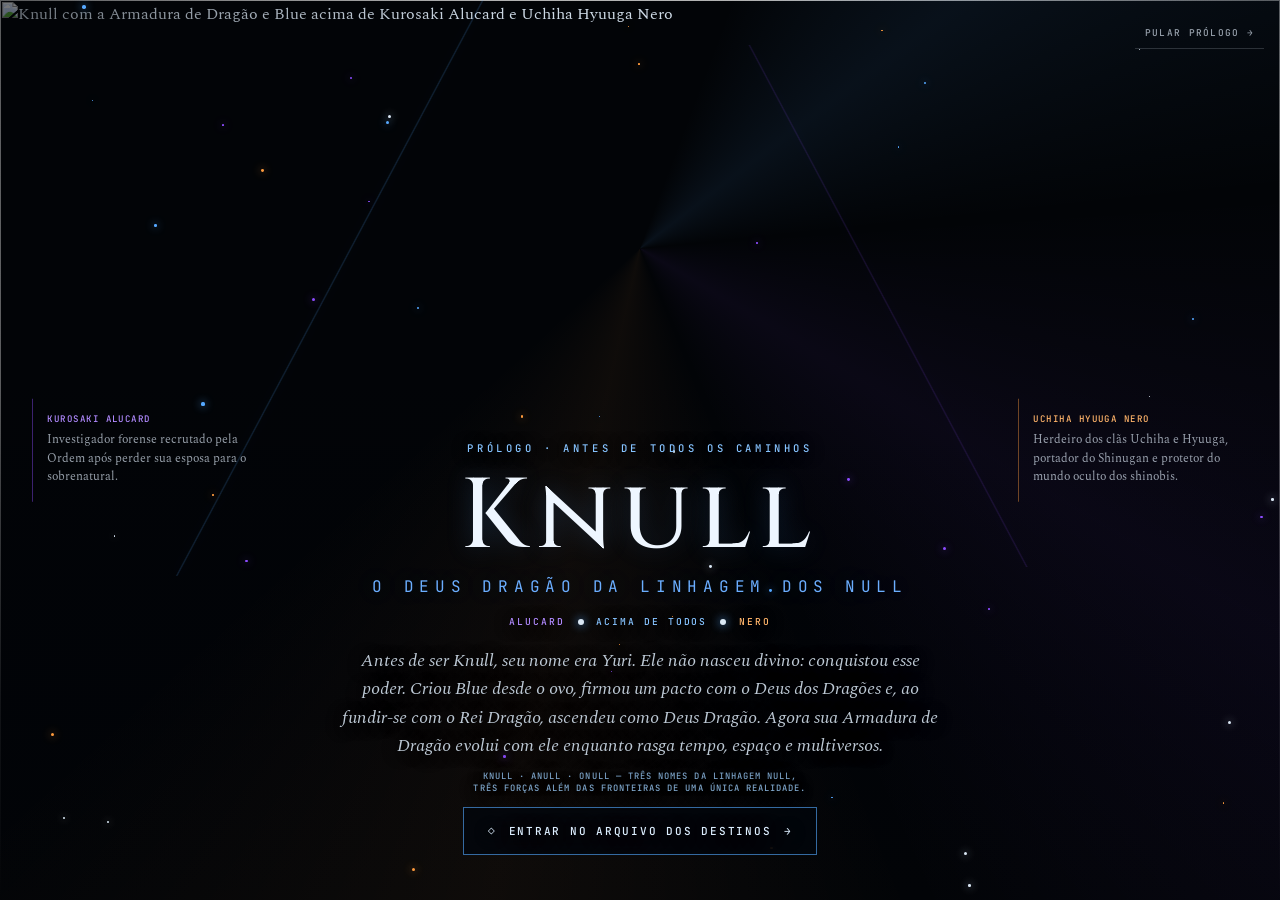
==== intro.html @ b18f4a0d "Adiciona novos tomos e personagens" ====
<html lang="pt-BR">
<head>
<meta charset="UTF-8">
<meta name="viewport" content="width=device-width,initial-scale=1,viewport-fit=cover">
<title>Prólogo — Arquivo dos Destinos</title>
<meta name="description" content="O prólogo do Arquivo dos Destinos e a ascensão do deus Knull.">
<link rel="preconnect" href="https://fonts.googleapis.com">
<link rel="preconnect" href="https://fonts.gstatic.com" crossorigin>
<link href="https://fonts.googleapis.com/css2?family=Cinzel:wght@400;500;600&family=Spectral:ital,wght@0,300;0,400;1,400&family=JetBrains+Mono:wght@400;500&display=swap" rel="stylesheet">
<style>
:root{--void:#020407;--blue:#55a8ff;--violet:#8d4cff;--ember:#ff9b3d;--silver:#dbe8f5;--muted:#91a0b2;--line:rgba(119,165,220,.24)}*{box-sizing:border-box;margin:0;padding:0}html,body{width:100%;min-height:100%;overflow-x:hidden}body{background:var(--void);color:var(--silver);font-family:'Spectral',serif}.intro{min-height:100svh;position:relative;isolation:isolate;display:grid;place-items:end center;overflow:hidden;background:#020407}.pantheon{position:absolute;inset:0;width:100%;height:100%;object-fit:cover;object-position:center;z-index:-5;filter:saturate(.92) contrast(1.08);animation:imageAwaken 3.4s cubic-bezier(.2,.7,.2,1) both}.intro::before{content:'';position:absolute;inset:0;z-index:-4;background:linear-gradient(180deg,rgba(1,3,7,.05),rgba(1,3,7,.12) 43%,rgba(1,3,7,.82) 78%,#020407 100%),radial-gradient(circle at 50% 30%,transparent 0 16%,rgba(2,4,7,.06) 34%,rgba(2,4,7,.52) 76%)}.intro::after{content:'';position:absolute;inset:-20%;z-index:-3;background:conic-gradient(from 20deg at 50% 34%,transparent,rgba(85,168,255,.08),transparent 18%,rgba(141,76,255,.06),transparent 38%,rgba(255,155,61,.05),transparent 58%);animation:voidTurn 28s linear infinite}.fractures{position:absolute;inset:0;z-index:-2;pointer-events:none;background:linear-gradient(118deg,transparent 47.8%,rgba(85,168,255,.3) 48%,transparent 48.2%) 15% 0/34% 64% no-repeat,linear-gradient(62deg,transparent 49%,rgba(141,76,255,.25) 49.2%,transparent 49.4%) 82% 12%/38% 58% no-repeat;filter:drop-shadow(0 0 7px rgba(85,168,255,.45));opacity:.58;animation:fracturePulse 4.5s ease-in-out infinite}.cosmos{position:absolute;inset:0;pointer-events:none}.star{position:absolute;left:var(--x);top:var(--y);width:var(--s);height:var(--s);border-radius:50%;background:var(--c);box-shadow:0 0 8px var(--c);animation:starDrift var(--d) ease-in-out var(--delay) infinite alternate}.copy{width:min(900px,92vw);padding:0 1rem max(5vh,2.8rem);text-align:center;position:relative;z-index:4;text-shadow:0 2px 16px #000;animation:copyRise 1.6s ease 1.2s both}.eyebrow{display:block;color:#86c3ff;font:500 .66rem 'JetBrains Mono',monospace;letter-spacing:.34em;text-transform:uppercase;margin-bottom:.8rem}.copy h1{font:500 clamp(2.6rem,8vw,6.2rem) 'Cinzel',serif;letter-spacing:.08em;line-height:1;color:#eef6ff;text-shadow:0 0 26px rgba(85,168,255,.22)}.copy h1 span{display:block;margin-top:.55rem;font:400 clamp(.72rem,1.5vw,1rem) 'JetBrains Mono',monospace;letter-spacing:.36em;color:#6baeff;text-transform:uppercase}.copy p{max-width:67ch;margin:1.2rem auto 0;color:#bdc9d5;font-size:clamp(.95rem,1.8vw,1.1rem);line-height:1.6;font-style:italic}.hierarchy{display:flex;justify-content:center;align-items:center;gap:.8rem;margin:1.15rem 0;font:500 .6rem 'JetBrains Mono',monospace;letter-spacing:.2em;text-transform:uppercase}.hierarchy .paranormal{color:#b18aff}.hierarchy .god{color:#86c3ff}.hierarchy .shinobi{color:#ffb46a}.hierarchy i{width:6px;height:6px;border-radius:50%;background:#dbe8f5;box-shadow:0 0 10px #55a8ff}.enter{display:inline-flex;align-items:center;justify-content:center;gap:.75rem;margin-top:.8rem;padding:1rem 1.5rem;border:1px solid rgba(85,168,255,.62);background:rgba(2,6,12,.78);color:#dceeff;text-decoration:none;font:500 .69rem 'JetBrains Mono',monospace;letter-spacing:.16em;text-transform:uppercase;backdrop-filter:blur(12px);transition:transform .3s ease,box-shadow .3s ease,border-color .3s ease}.enter:hover,.enter:focus-visible{transform:translateY(-3px);border-color:#8d4cff;box-shadow:-14px 0 28px rgba(141,76,255,.18),14px 0 28px rgba(255,155,61,.12);outline:none}.skip{position:absolute;right:max(1rem,env(safe-area-inset-right));top:max(1rem,env(safe-area-inset-top));z-index:10;color:rgba(219,232,245,.68);font:500 .59rem 'JetBrains Mono',monospace;letter-spacing:.14em;text-transform:uppercase;text-decoration:none;padding:.6rem;border-bottom:1px solid rgba(219,232,245,.18)}.lore{position:absolute;z-index:3;top:50%;width:min(230px,20vw);padding:.9rem;border-left:1px solid var(--line);color:rgba(219,232,245,.68);font-size:.78rem;line-height:1.5;opacity:0;animation:loreAppear 1s ease 2.2s forwards}.lore strong{display:block;font:500 .57rem 'JetBrains Mono',monospace;letter-spacing:.16em;text-transform:uppercase;margin-bottom:.35rem}.lore.alucard{left:2.5%;border-color:rgba(141,76,255,.42)}.lore.alucard strong{color:#b18aff}.lore.yuri{right:2.5%;border-color:rgba(255,155,61,.42)}.lore.yuri strong{color:#ffb46a}
@keyframes imageAwaken{0%{opacity:0;transform:scale(1.12);filter:blur(16px) saturate(.5)}100%{opacity:1;transform:scale(1);filter:saturate(.92) contrast(1.08)}}@keyframes copyRise{from{opacity:0;transform:translateY(28px)}to{opacity:1;transform:none}}@keyframes voidTurn{to{transform:rotate(360deg)}}@keyframes fracturePulse{50%{opacity:.25;filter:drop-shadow(0 0 14px rgba(141,76,255,.6))}}@keyframes starDrift{from{opacity:.08;transform:translateY(8px) scale(.7)}to{opacity:.8;transform:translateY(-16px) scale(1.25)}}@keyframes loreAppear{to{opacity:1;transform:translateY(-50%)}}
@media(max-width:900px){.lore{display:none}.copy{padding-bottom:3.3rem}.pantheon{object-position:center top}}
@media(max-width:560px){.intro{min-height:100svh}.pantheon{height:67%;object-fit:cover;object-position:center top}.intro::before{background:linear-gradient(180deg,rgba(1,3,7,.02),rgba(1,3,7,.15) 40%,#020407 68%)}.copy{padding:0 .7rem max(2.7rem,env(safe-area-inset-bottom));width:96vw}.eyebrow{font-size:.54rem;letter-spacing:.2em}.copy h1{font-size:clamp(2.25rem,13vw,3.4rem)}.copy h1 span{font-size:.58rem;letter-spacing:.18em;line-height:1.5}.copy p{font-size:.9rem;line-height:1.48;margin-top:.85rem}.hierarchy{gap:.45rem;font-size:.5rem;letter-spacing:.1em;flex-wrap:wrap;margin:.8rem 0}.enter{width:min(100%,350px);padding:.85rem .65rem;font-size:.59rem;letter-spacing:.1em;line-height:1.4}.skip{font-size:.52rem;background:rgba(2,4,7,.55)}}
@media(max-width:360px){.pantheon{height:62%}.copy h1{font-size:2.05rem}.copy p{font-size:.84rem}.hierarchy{display:none}}
@media(prefers-reduced-motion:reduce){*,*::before,*::after{animation-duration:.001ms!important;animation-iteration-count:1!important;scroll-behavior:auto!important}}
.null-lineage{font:500 .55rem 'JetBrains Mono',monospace!important;letter-spacing:.12em;text-transform:uppercase;color:#7fa7cc!important;margin-top:.65rem!important}
</style>
</head>
<body>
<main class="intro">
  <img class="pantheon" src="img-intro/panteao-dos-destinos.png" alt="Knull com a Armadura de Dragão e Blue acima de Kurosaki Alucard e Uchiha Hyuuga Nero">
  <div class="fractures" aria-hidden="true"></div><div class="cosmos" aria-hidden="true"></div>
  <a class="skip" href="index.html">Pular prólogo →</a>
  <aside class="lore alucard"><strong>Kurosaki Alucard</strong>Investigador forense recrutado pela Ordem após perder sua esposa para o sobrenatural.</aside>
  <aside class="lore yuri"><strong>Uchiha Hyuuga Nero</strong>Herdeiro dos clãs Uchiha e Hyuuga, portador do Shinugan e protetor do mundo oculto dos shinobis.</aside>
  <section class="copy">
    <span class="eyebrow">Prólogo · Antes de todos os caminhos</span>
    <h1>Knull<span>O Deus Dragão da linhagem dos Null</span></h1>
    <div class="hierarchy"><span class="paranormal">Alucard</span><i></i><span class="god">Acima de todos</span><i></i><span class="shinobi">Nero</span></div>
    <p>Antes de ser Knull, seu nome era Yuri. Ele não nasceu divino: conquistou esse poder. Criou Blue desde o ovo, firmou um pacto com o Deus dos Dragões e, ao fundir-se com o Rei Dragão, ascendeu como Deus Dragão. Agora sua Armadura de Dragão evolui com ele enquanto rasga tempo, espaço e multiversos.</p>
    <p class="null-lineage">Knull · Anull · Onull — três nomes da linhagem Null, três forças além das fronteiras de uma única realidade.</p>
    <a class="enter" href="index.html"><span aria-hidden="true">◇</span> Entrar no Arquivo dos Destinos <span aria-hidden="true">→</span></a>
  </section>
</main>
<script>
const cosmos=document.querySelector('.cosmos');const colors=['#55a8ff','#8d4cff','#ff9b3d','#dbe8f5'];for(let i=0;i<48;i+=1){const star=document.createElement('i');star.className='star';star.style.setProperty('--x',`${Math.random()*100}%`);star.style.setProperty('--y',`${Math.random()*100}%`);star.style.setProperty('--s',`${1+Math.random()*2.4}px`);star.style.setProperty('--c',colors[i%colors.length]);star.style.setProperty('--d',`${2.5+Math.random()*5}s`);star.style.setProperty('--delay',`${-Math.random()*7}s`);cosmos.appendChild(star)}document.querySelectorAll('a[href="index.html"]').forEach(link=>link.addEventListener('click',()=>sessionStorage.setItem('arquivoIntroVista','1')));
</script>
</body>
</html>
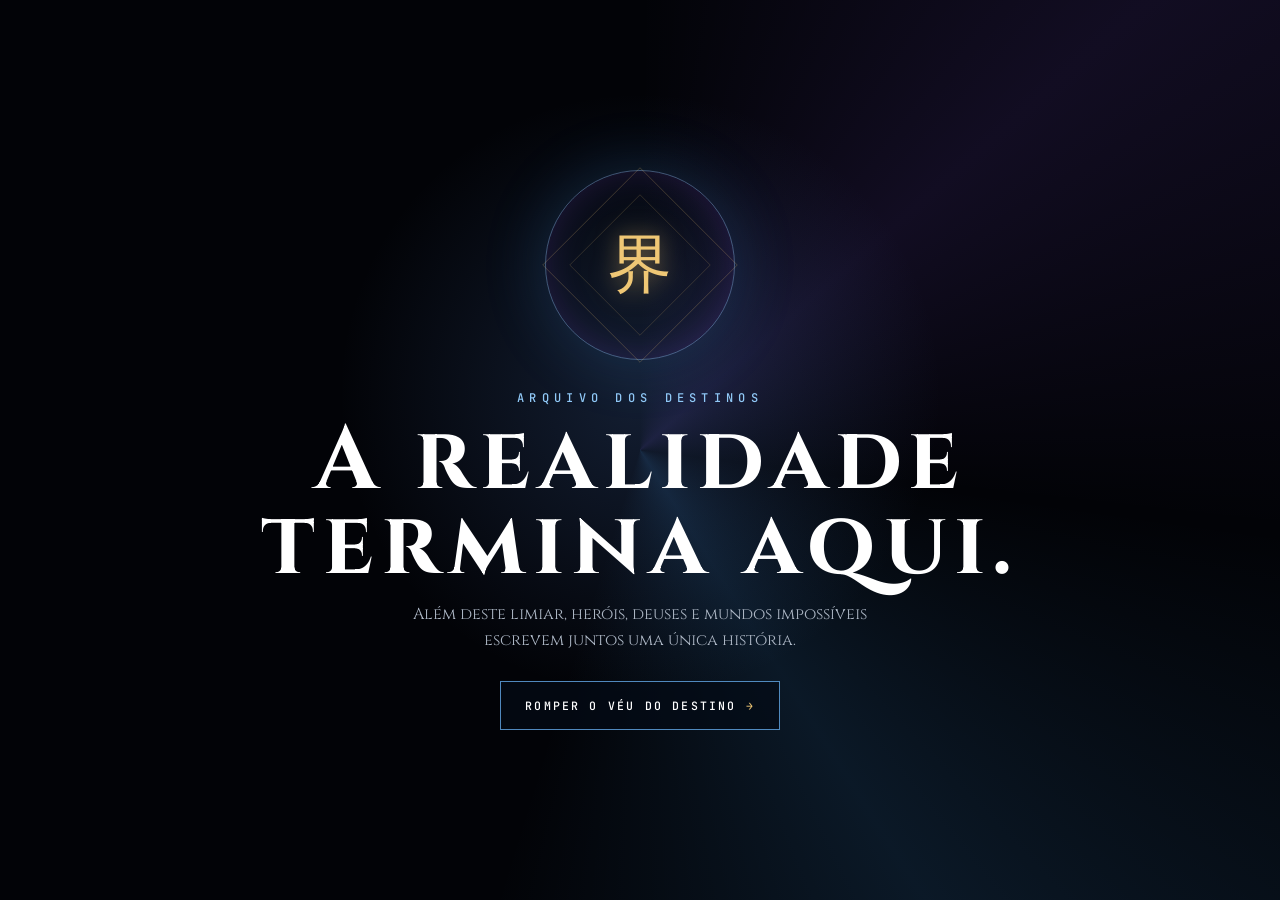
==== commit c7b1221e: "Reconstroi abertura Guardioes do Destino" ====
--- a/intro.html
+++ b/intro.html
@@ -1,40 +1,43 @@
+<!DOCTYPE html>
 <html lang="pt-BR">
 <head>
-<meta charset="UTF-8">
-<meta name="viewport" content="width=device-width,initial-scale=1,viewport-fit=cover">
-<title>Prólogo — Arquivo dos Destinos</title>
-<meta name="description" content="O prólogo do Arquivo dos Destinos e a ascensão do deus Knull.">
-<link rel="preconnect" href="https://fonts.googleapis.com">
-<link rel="preconnect" href="https://fonts.gstatic.com" crossorigin>
-<link href="https://fonts.googleapis.com/css2?family=Cinzel:wght@400;500;600&family=Spectral:ital,wght@0,300;0,400;1,400&family=JetBrains+Mono:wght@400;500&display=swap" rel="stylesheet">
+<meta charset="UTF-8"><meta name="viewport" content="width=device-width,initial-scale=1,viewport-fit=cover">
+<title>Guardiões do Destino — Abertura</title>
+<meta name="description" content="Abertura cinematográfica dos Guardiões do Destino.">
+<link rel="preconnect" href="https://fonts.googleapis.com"><link rel="preconnect" href="https://fonts.gstatic.com" crossorigin><link href="https://fonts.googleapis.com/css2?family=Bebas+Neue&family=Cinzel:wght@500;600;700&family=JetBrains+Mono:wght@500&display=swap" rel="stylesheet">
 <style>
-:root{--void:#020407;--blue:#55a8ff;--violet:#8d4cff;--ember:#ff9b3d;--silver:#dbe8f5;--muted:#91a0b2;--line:rgba(119,165,220,.24)}*{box-sizing:border-box;margin:0;padding:0}html,body{width:100%;min-height:100%;overflow-x:hidden}body{background:var(--void);color:var(--silver);font-family:'Spectral',serif}.intro{min-height:100svh;position:relative;isolation:isolate;display:grid;place-items:end center;overflow:hidden;background:#020407}.pantheon{position:absolute;inset:0;width:100%;height:100%;object-fit:cover;object-position:center;z-index:-5;filter:saturate(.92) contrast(1.08);animation:imageAwaken 3.4s cubic-bezier(.2,.7,.2,1) both}.intro::before{content:'';position:absolute;inset:0;z-index:-4;background:linear-gradient(180deg,rgba(1,3,7,.05),rgba(1,3,7,.12) 43%,rgba(1,3,7,.82) 78%,#020407 100%),radial-gradient(circle at 50% 30%,transparent 0 16%,rgba(2,4,7,.06) 34%,rgba(2,4,7,.52) 76%)}.intro::after{content:'';position:absolute;inset:-20%;z-index:-3;background:conic-gradient(from 20deg at 50% 34%,transparent,rgba(85,168,255,.08),transparent 18%,rgba(141,76,255,.06),transparent 38%,rgba(255,155,61,.05),transparent 58%);animation:voidTurn 28s linear infinite}.fractures{position:absolute;inset:0;z-index:-2;pointer-events:none;background:linear-gradient(118deg,transparent 47.8%,rgba(85,168,255,.3) 48%,transparent 48.2%) 15% 0/34% 64% no-repeat,linear-gradient(62deg,transparent 49%,rgba(141,76,255,.25) 49.2%,transparent 49.4%) 82% 12%/38% 58% no-repeat;filter:drop-shadow(0 0 7px rgba(85,168,255,.45));opacity:.58;animation:fracturePulse 4.5s ease-in-out infinite}.cosmos{position:absolute;inset:0;pointer-events:none}.star{position:absolute;left:var(--x);top:var(--y);width:var(--s);height:var(--s);border-radius:50%;background:var(--c);box-shadow:0 0 8px var(--c);animation:starDrift var(--d) ease-in-out var(--delay) infinite alternate}.copy{width:min(900px,92vw);padding:0 1rem max(5vh,2.8rem);text-align:center;position:relative;z-index:4;text-shadow:0 2px 16px #000;animation:copyRise 1.6s ease 1.2s both}.eyebrow{display:block;color:#86c3ff;font:500 .66rem 'JetBrains Mono',monospace;letter-spacing:.34em;text-transform:uppercase;margin-bottom:.8rem}.copy h1{font:500 clamp(2.6rem,8vw,6.2rem) 'Cinzel',serif;letter-spacing:.08em;line-height:1;color:#eef6ff;text-shadow:0 0 26px rgba(85,168,255,.22)}.copy h1 span{display:block;margin-top:.55rem;font:400 clamp(.72rem,1.5vw,1rem) 'JetBrains Mono',monospace;letter-spacing:.36em;color:#6baeff;text-transform:uppercase}.copy p{max-width:67ch;margin:1.2rem auto 0;color:#bdc9d5;font-size:clamp(.95rem,1.8vw,1.1rem);line-height:1.6;font-style:italic}.hierarchy{display:flex;justify-content:center;align-items:center;gap:.8rem;margin:1.15rem 0;font:500 .6rem 'JetBrains Mono',monospace;letter-spacing:.2em;text-transform:uppercase}.hierarchy .paranormal{color:#b18aff}.hierarchy .god{color:#86c3ff}.hierarchy .shinobi{color:#ffb46a}.hierarchy i{width:6px;height:6px;border-radius:50%;background:#dbe8f5;box-shadow:0 0 10px #55a8ff}.enter{display:inline-flex;align-items:center;justify-content:center;gap:.75rem;margin-top:.8rem;padding:1rem 1.5rem;border:1px solid rgba(85,168,255,.62);background:rgba(2,6,12,.78);color:#dceeff;text-decoration:none;font:500 .69rem 'JetBrains Mono',monospace;letter-spacing:.16em;text-transform:uppercase;backdrop-filter:blur(12px);transition:transform .3s ease,box-shadow .3s ease,border-color .3s ease}.enter:hover,.enter:focus-visible{transform:translateY(-3px);border-color:#8d4cff;box-shadow:-14px 0 28px rgba(141,76,255,.18),14px 0 28px rgba(255,155,61,.12);outline:none}.skip{position:absolute;right:max(1rem,env(safe-area-inset-right));top:max(1rem,env(safe-area-inset-top));z-index:10;color:rgba(219,232,245,.68);font:500 .59rem 'JetBrains Mono',monospace;letter-spacing:.14em;text-transform:uppercase;text-decoration:none;padding:.6rem;border-bottom:1px solid rgba(219,232,245,.18)}.lore{position:absolute;z-index:3;top:50%;width:min(230px,20vw);padding:.9rem;border-left:1px solid var(--line);color:rgba(219,232,245,.68);font-size:.78rem;line-height:1.5;opacity:0;animation:loreAppear 1s ease 2.2s forwards}.lore strong{display:block;font:500 .57rem 'JetBrains Mono',monospace;letter-spacing:.16em;text-transform:uppercase;margin-bottom:.35rem}.lore.alucard{left:2.5%;border-color:rgba(141,76,255,.42)}.lore.alucard strong{color:#b18aff}.lore.yuri{right:2.5%;border-color:rgba(255,155,61,.42)}.lore.yuri strong{color:#ffb46a}
-@keyframes imageAwaken{0%{opacity:0;transform:scale(1.12);filter:blur(16px) saturate(.5)}100%{opacity:1;transform:scale(1);filter:saturate(.92) contrast(1.08)}}@keyframes copyRise{from{opacity:0;transform:translateY(28px)}to{opacity:1;transform:none}}@keyframes voidTurn{to{transform:rotate(360deg)}}@keyframes fracturePulse{50%{opacity:.25;filter:drop-shadow(0 0 14px rgba(141,76,255,.6))}}@keyframes starDrift{from{opacity:.08;transform:translateY(8px) scale(.7)}to{opacity:.8;transform:translateY(-16px) scale(1.25)}}@keyframes loreAppear{to{opacity:1;transform:translateY(-50%)}}
-@media(max-width:900px){.lore{display:none}.copy{padding-bottom:3.3rem}.pantheon{object-position:center top}}
-@media(max-width:560px){.intro{min-height:100svh}.pantheon{height:67%;object-fit:cover;object-position:center top}.intro::before{background:linear-gradient(180deg,rgba(1,3,7,.02),rgba(1,3,7,.15) 40%,#020407 68%)}.copy{padding:0 .7rem max(2.7rem,env(safe-area-inset-bottom));width:96vw}.eyebrow{font-size:.54rem;letter-spacing:.2em}.copy h1{font-size:clamp(2.25rem,13vw,3.4rem)}.copy h1 span{font-size:.58rem;letter-spacing:.18em;line-height:1.5}.copy p{font-size:.9rem;line-height:1.48;margin-top:.85rem}.hierarchy{gap:.45rem;font-size:.5rem;letter-spacing:.1em;flex-wrap:wrap;margin:.8rem 0}.enter{width:min(100%,350px);padding:.85rem .65rem;font-size:.59rem;letter-spacing:.1em;line-height:1.4}.skip{font-size:.52rem;background:rgba(2,4,7,.55)}}
-@media(max-width:360px){.pantheon{height:62%}.copy h1{font-size:2.05rem}.copy p{font-size:.84rem}.hierarchy{display:none}}
-@media(prefers-reduced-motion:reduce){*,*::before,*::after{animation-duration:.001ms!important;animation-iteration-count:1!important;scroll-behavior:auto!important}}
-.null-lineage{font:500 .55rem 'JetBrains Mono',monospace!important;letter-spacing:.12em;text-transform:uppercase;color:#7fa7cc!important;margin-top:.65rem!important}
-</style>
-</head>
-<body>
-<main class="intro">
-  <img class="pantheon" src="img-intro/panteao-dos-destinos.png" alt="Knull com a Armadura de Dragão e Blue acima de Kurosaki Alucard e Uchiha Hyuuga Nero">
-  <div class="fractures" aria-hidden="true"></div><div class="cosmos" aria-hidden="true"></div>
-  <a class="skip" href="index.html">Pular prólogo →</a>
-  <aside class="lore alucard"><strong>Kurosaki Alucard</strong>Investigador forense recrutado pela Ordem após perder sua esposa para o sobrenatural.</aside>
-  <aside class="lore yuri"><strong>Uchiha Hyuuga Nero</strong>Herdeiro dos clãs Uchiha e Hyuuga, portador do Shinugan e protetor do mundo oculto dos shinobis.</aside>
-  <section class="copy">
-    <span class="eyebrow">Prólogo · Antes de todos os caminhos</span>
-    <h1>Knull<span>O Deus Dragão da linhagem dos Null</span></h1>
-    <div class="hierarchy"><span class="paranormal">Alucard</span><i></i><span class="god">Acima de todos</span><i></i><span class="shinobi">Nero</span></div>
-    <p>Antes de ser Knull, seu nome era Yuri. Ele não nasceu divino: conquistou esse poder. Criou Blue desde o ovo, firmou um pacto com o Deus dos Dragões e, ao fundir-se com o Rei Dragão, ascendeu como Deus Dragão. Agora sua Armadura de Dragão evolui com ele enquanto rasga tempo, espaço e multiversos.</p>
-    <p class="null-lineage">Knull · Anull · Onull — três nomes da linhagem Null, três forças além das fronteiras de uma única realidade.</p>
-    <a class="enter" href="index.html"><span aria-hidden="true">◇</span> Entrar no Arquivo dos Destinos <span aria-hidden="true">→</span></a>
-  </section>
-</main>
-<script>
-const cosmos=document.querySelector('.cosmos');const colors=['#55a8ff','#8d4cff','#ff9b3d','#dbe8f5'];for(let i=0;i<48;i+=1){const star=document.createElement('i');star.className='star';star.style.setProperty('--x',`${Math.random()*100}%`);star.style.setProperty('--y',`${Math.random()*100}%`);star.style.setProperty('--s',`${1+Math.random()*2.4}px`);star.style.setProperty('--c',colors[i%colors.length]);star.style.setProperty('--d',`${2.5+Math.random()*5}s`);star.style.setProperty('--delay',`${-Math.random()*7}s`);cosmos.appendChild(star)}document.querySelectorAll('a[href="index.html"]').forEach(link=>link.addEventListener('click',()=>sessionStorage.setItem('arquivoIntroVista','1')));
-</script>
-</body>
-</html>
+:root{--blue:#58b8ff;--violet:#a269ff;--gold:#efc775;--ember:#ff713f;--shot-time:8s}*{box-sizing:border-box;margin:0;padding:0}html,body{width:100%;height:100%;overflow:hidden;background:#020307;color:#fff}body{font-family:Cinzel,serif}.opening{position:relative;width:100%;height:100svh;overflow:hidden;isolation:isolate;background:#020307}.opening::after{content:"";position:absolute;inset:0;z-index:50;pointer-events:none;background:radial-gradient(ellipse at center,transparent 38%,rgba(0,0,0,.34) 72%,rgba(0,0,0,.85) 100%)}
+.gate{position:absolute;inset:0;z-index:200;display:grid;place-items:center;padding:1.5rem;background:#020307;transition:opacity 1s ease,visibility 1s}.gate::before{content:"";position:absolute;inset:-12%;background:radial-gradient(circle at 50% 45%,rgba(80,126,203,.22),transparent 30%),conic-gradient(from 0deg at 50% 50%,transparent,rgba(147,93,255,.11),transparent 27%,rgba(71,171,255,.13),transparent 55%);animation:turn 22s linear infinite}.gate::after{content:"";position:absolute;inset:0;background:linear-gradient(90deg,transparent 49.85%,rgba(111,187,255,.36) 50%,transparent 50.15%);transform:scaleY(0);animation:rift 3s ease-in-out infinite}.gate.hidden{opacity:0;visibility:hidden;pointer-events:none}.gate-content{position:relative;z-index:2;text-align:center;max-width:760px}.sigil{position:relative;width:clamp(110px,17vw,190px);aspect-ratio:1;margin:0 auto 1.6rem;border:1px solid rgba(145,194,255,.42);border-radius:50%;display:grid;place-items:center;box-shadow:0 0 65px rgba(73,168,255,.18),inset 0 0 34px rgba(154,85,255,.17);animation:breathe 3s ease-in-out infinite}.sigil::before,.sigil::after{content:"";position:absolute;width:inherit;aspect-ratio:1;border:1px solid rgba(239,199,117,.3);transform:rotate(45deg) scale(.72)}.sigil::after{transform:rotate(-45deg) scale(.52)}.sigil span{font-size:clamp(2rem,5vw,4.6rem);color:var(--gold);text-shadow:0 0 22px rgba(239,199,117,.55)}.gate .overline{font:500 clamp(.55rem,1.4vw,.75rem) 'JetBrains Mono',monospace;letter-spacing:.44em;text-transform:uppercase;color:#91c9f7}.gate h1{margin:.7rem 0;font-size:clamp(2rem,7vw,5.6rem);line-height:.95;letter-spacing:.08em}.gate p{margin:0 auto 1.7rem;max-width:48ch;color:#acb6c4;font-size:clamp(.78rem,1.6vw,1rem);line-height:1.65}.begin{padding:1rem 1.5rem;border:1px solid rgba(110,186,255,.72);background:rgba(4,10,21,.72);color:#fff;font:500 clamp(.58rem,1.3vw,.72rem) 'JetBrains Mono',monospace;letter-spacing:.19em;text-transform:uppercase;cursor:pointer;transition:.3s}.begin:hover,.begin:focus-visible{transform:translateY(-3px);border-color:#fff;box-shadow:0 0 38px rgba(73,168,255,.28);outline:none}.begin::after{content:" →";color:var(--gold)}
+.topbar{position:absolute;z-index:100;top:max(1rem,env(safe-area-inset-top));left:max(1rem,env(safe-area-inset-left));right:max(1rem,env(safe-area-inset-right));display:flex;justify-content:space-between;align-items:center;pointer-events:none}.sound,.skip{pointer-events:auto;padding:.68rem .95rem;border:1px solid rgba(255,255,255,.22);background:rgba(0,0,0,.56);color:#fff;font:500 .56rem 'JetBrains Mono',monospace;letter-spacing:.13em;text-transform:uppercase;text-decoration:none;backdrop-filter:blur(8px)}.sound{cursor:pointer}.sound i{display:inline-block;width:7px;height:7px;border-radius:50%;margin-right:.55rem;background:#777}.sound.on i{background:var(--blue);box-shadow:0 0 12px var(--blue)}
+.stage{position:absolute;inset:0;opacity:0;transition:opacity .65s ease;background:#020307}.opening.started .stage{opacity:1}.shots{position:absolute;inset:0}.shot{position:absolute;inset:0;opacity:0;visibility:hidden;overflow:hidden}.shot.active{opacity:1;visibility:visible;z-index:2}.shot.leaving{opacity:0;visibility:visible;z-index:3;transition:opacity .75s ease}.shot img{position:absolute}.shot .backdrop{inset:-8%;width:116%;height:116%;object-fit:cover;object-position:var(--position,center);filter:blur(24px) brightness(.34) saturate(.72);transform:scale(1.04);transition:transform var(--shot-time) linear}.shot.active .backdrop{transform:scale(1.1)}.shot .portrait{z-index:1;inset:clamp(3.8rem,7vh,6rem) clamp(1rem,5vw,5rem);width:calc(100% - clamp(2rem,10vw,10rem));height:calc(100% - clamp(7.6rem,14vh,12rem));object-fit:contain;object-position:var(--position,center);filter:brightness(.82) saturate(.92) contrast(1.06);transform:scale(.96);transition:transform var(--shot-time) ease-out,filter 1.2s ease;filter:drop-shadow(0 12px 38px rgba(0,0,0,.72)) brightness(.82) saturate(.92)}.shot.active .portrait{transform:scale(1);filter:drop-shadow(0 12px 38px rgba(0,0,0,.72)) brightness(.96) saturate(1)}.shot::before{content:"";position:absolute;inset:0;z-index:2;background:linear-gradient(90deg,rgba(1,2,7,.82),transparent 50%),linear-gradient(0deg,rgba(1,2,7,.73),transparent 42%)}.shot.right::before{background:linear-gradient(-90deg,rgba(1,2,7,.82),transparent 50%),linear-gradient(0deg,rgba(1,2,7,.73),transparent 42%)}.shot-center{position:absolute;z-index:4;left:clamp(1rem,7vw,8rem);bottom:clamp(5rem,13vh,9rem);max-width:min(560px,82vw);animation:captionIn .8s both}.right .shot-center{left:auto;right:clamp(1rem,7vw,8rem);text-align:right}.chapter{font:500 clamp(.5rem,1.2vw,.7rem) 'JetBrains Mono',monospace;letter-spacing:.38em;text-transform:uppercase;color:var(--accent,var(--blue))}.shot h2{font-size:clamp(2.2rem,7vw,6.5rem);line-height:.91;margin:.65rem 0;text-shadow:0 5px 22px #000}.shot p{font-size:clamp(.72rem,1.5vw,1rem);color:#d0d7e0;line-height:1.55;max-width:43ch}.right p{margin-left:auto}.slash{display:block;width:min(230px,48vw);height:2px;margin-top:1rem;background:linear-gradient(90deg,var(--accent,var(--blue)),transparent);box-shadow:0 0 12px var(--accent,var(--blue))}.right .slash{margin-left:auto;transform:scaleX(-1)}
+.comic-edge{position:absolute;z-index:3;inset:0;pointer-events:none;background:linear-gradient(115deg,transparent 0 66%,rgba(255,255,255,.08) 66.2% 66.5%,transparent 66.7%)}.progress{position:absolute;z-index:105;left:0;bottom:0;width:100%;height:3px;background:rgba(255,255,255,.09)}.progress i{display:block;height:100%;width:0;background:linear-gradient(90deg,var(--violet),var(--blue),var(--gold),var(--ember));box-shadow:0 0 12px var(--blue)}.counter{position:absolute;z-index:90;right:max(1.2rem,4vw);bottom:max(4rem,8vh);font:clamp(2rem,5vw,4.8rem) 'Bebas Neue',sans-serif;color:rgba(255,255,255,.13);letter-spacing:.08em}.counter small{display:block;font:500 .52rem 'JetBrains Mono',monospace;letter-spacing:.28em;color:rgba(255,255,255,.45);text-align:right}
+.finale{position:absolute;inset:0;z-index:20;opacity:0;visibility:hidden;transition:opacity 1.2s ease;background:#020307}.finale.active{opacity:1;visibility:visible}.finale>img{position:absolute;inset:0;width:100%;height:100%;object-fit:cover;filter:brightness(.58) saturate(.9);transform:scale(1.09);transition:transform 14s ease-out}.finale.active>img{transform:scale(1)}.finale::before{content:"";position:absolute;inset:0;z-index:2;background:radial-gradient(circle at 50% 40%,transparent 0 18%,rgba(1,2,7,.62) 72%),linear-gradient(0deg,#020307 0,transparent 52%)}.final-title{position:absolute;z-index:4;inset:0;display:grid;place-content:center;text-align:center;padding:1rem;opacity:0;transform:scale(1.1);transition:1.3s .5s}.finale.active .final-title{opacity:1;transform:none}.final-title .pre{font:500 clamp(.5rem,1.2vw,.72rem) 'JetBrains Mono',monospace;letter-spacing:.42em;color:#9fd3ff;text-transform:uppercase}.final-title h1{margin:.7rem 0;font-size:clamp(2.5rem,8.5vw,8rem);line-height:.88;letter-spacing:.055em;background:linear-gradient(#fff 10%,#d6e8fb 48%,#648bb2);color:transparent;background-clip:text;-webkit-background-clip:text;filter:drop-shadow(0 0 22px rgba(81,164,239,.3))}.final-title h1 span{display:block;margin-top:1rem;font:500 clamp(.55rem,1.3vw,.9rem) 'JetBrains Mono',monospace;letter-spacing:.33em;color:var(--gold);text-transform:uppercase}.cast{display:flex;justify-content:center;gap:clamp(.25rem,1vw,.7rem);margin:1rem auto}.cast img{width:clamp(42px,6.5vw,82px);height:clamp(42px,6.5vw,82px);object-fit:cover;border-radius:50%;border:2px solid rgba(255,255,255,.72);box-shadow:0 0 20px rgba(73,168,255,.25)}.enter{justify-self:center;margin-top:.45rem;padding:.9rem 1.25rem;color:#fff;text-decoration:none;border:1px solid rgba(102,182,255,.65);background:rgba(2,7,15,.72);font:500 .61rem 'JetBrains Mono',monospace;letter-spacing:.15em;text-transform:uppercase;backdrop-filter:blur(8px)}
+@keyframes turn{to{transform:rotate(360deg)}}@keyframes rift{0%,100%{transform:scaleY(0);opacity:0}50%{transform:scaleY(.42);opacity:1}}@keyframes breathe{50%{transform:scale(1.05);box-shadow:0 0 90px rgba(73,168,255,.3),inset 0 0 45px rgba(154,85,255,.23)}}@keyframes captionIn{from{opacity:0;transform:translateY(24px)}to{opacity:1;transform:none}}
+@media(max-width:700px){.shot::before,.shot.right::before{background:linear-gradient(0deg,rgba(1,2,7,.9),transparent 68%)}.shot .portrait{inset:3.7rem .6rem 8.6rem;width:calc(100% - 1.2rem);height:calc(100% - 12.3rem);object-position:var(--mobile-position,var(--position,center))}.shot-center,.right .shot-center{left:1.1rem;right:1.1rem;bottom:clamp(4.6rem,8vh,5.6rem);text-align:left;max-width:none}.right p{margin-left:0}.right .slash{margin-left:0;transform:none}.shot h2{font-size:clamp(2.15rem,13vw,4.4rem)}.shot p{max-width:31ch}.counter{bottom:3.7rem}.cast img{width:42px;height:42px}.final-title h1{font-size:clamp(2.25rem,13vw,4.8rem)}.final-title h1 span{letter-spacing:.16em}.gate h1{font-size:clamp(2.25rem,12vw,4rem)}}@media(max-width:430px){.sound span{display:none}.sound{width:42px}.skip{font-size:.49rem}.shot p{font-size:.7rem}.cast{gap:.18rem}.cast img{width:36px;height:36px}.final-title .pre{letter-spacing:.22em}.enter{font-size:.54rem}}@media(prefers-reduced-motion:reduce){*,*::before,*::after{animation:none!important;transition:none!important}.shot img,.finale>img{transform:none!important}}
+</style></head>
+<body><main class="opening" id="opening">
+<section class="gate" id="gate" aria-label="Portal de entrada"><div class="gate-content"><div class="sigil" aria-hidden="true"><span>界</span></div><span class="overline">Arquivo dos Destinos</span><h1>A realidade termina aqui.</h1><p>Além deste limiar, heróis, deuses e mundos impossíveis escrevem juntos uma única história.</p><button class="begin" id="begin" type="button">Romper o Véu do Destino</button></div></section>
+<audio id="theme" preload="metadata"><source src="music/themeinicial.mp3" type="audio/mpeg"></audio><div class="topbar"><button class="sound" id="sound" type="button" aria-label="Pausar abertura"><i></i><span>Pausar</span></button><a class="skip destination" href="index.html">Pular abertura →</a></div>
+<section class="stage" aria-live="polite"><div class="shots" id="shots"></div><div class="comic-edge" aria-hidden="true"></div><span class="counter" id="counter">01<small>ARQUIVO</small></span></section>
+<section class="finale" id="finale"><img src="img-intro/panteao-dos-destinos.png" alt="Todos os heróis reunidos"><div class="final-title"><span class="pre">Quando todas as realidades convergem</span><h1>Guardiões do Destino<span>Heróis · Deuses · Realidades</span></h1><div class="cast"><img src="img-connor/connor.png" alt="Jack Connor"><img src="img-connor/feiticeiro-supremo.png" alt="Dr. Connor"><img src="img-noada/noada.png" alt="Noada"><img src="img-noada/eira-arqueira.png" alt="Eira"><img src="img-alucard/kurosaki-alucard.png" alt="Alucard"><img src="img-nero/nero-hinara-guardioes.png" alt="Nero e Hinara"><img src="img-knull/knullsay.png" alt="Knull e Nimsay"></div><a class="enter destination" href="index.html">Entrar no Arquivo →</a></div></section><div class="progress" aria-hidden="true"><i id="bar"></i></div>
+</main><script>
+const cast=[
+{image:'img-connor/connor-supremo.png',chapter:'O primeiro chamado',name:'Jack Connor',line:'Todo destino começa com alguém disposto a atravessar o impossível.',accent:'#69c6ff',position:'center 20%'},
+{image:'img-connor/feiticeiro-supremo.png',chapter:'Mago Supremo',name:'Dr. Connor',line:'Guardião das artes místicas e das fronteiras entre realidades.',accent:'#7ea8ff',side:'right',position:'center 22%'},
+{image:'img-noada/noada.png',chapter:'O senhor dos elementos',name:'Noada',line:'A natureza não o obedece. Ela o reconhece.',accent:'#62e2ae',position:'center 20%'},
+{image:'img-noada/eira-arqueira.png',chapter:'A luz que permaneceu',name:'Eira Elenwë',line:'Ao lado de Noada, sua força também encontrou um lar.',accent:'#d7f2d8',side:'right',position:'center center'},
+{image:'img-noada/noada-e-eira-montanhas.png',chapter:'Dois caminhos',name:'Noada & Eira',line:'Vínculos capazes de sobreviver até ao fim de um mundo.',accent:'#8ce5bb',position:'center center'},
+{image:'img-alucard/kurosaki-alucard.png',chapter:'Entre sombras',name:'Kurosaki Alucard',line:'O paranormal observa. Ele nunca desvia o olhar.',accent:'#d093ff',side:'right',position:'center 18%'},
+{image:'img-nero/nero-shinkungan-final.png',chapter:'O olho além dos mundos',name:'Nero',line:'O Shinkungan desperta somente em seus olhos — o ápice de todos os dōjutsus.',accent:'#ff6a46',position:'center 17%'},
+{image:'img-nero/hinara-shikungan-final.png',chapter:'A evolução do Tenseigan',name:'Hinara',line:'O Shikungan floresce em seus olhos e completa o equilíbrio.',accent:'#7edaff',side:'right',position:'center 17%'},
+{image:'img-nero/nero-hinara-guardioes.png',chapter:'Um destino compartilhado',name:'Nero & Hinara',line:'Duas linhagens. Dois olhos supremos. Uma promessa.',accent:'#b48cff',position:'center center'},
+{image:'img-knull/yurinull.png',chapter:'O deus dos elementos',name:'Knull',line:'Antes chamado Yuri, agora uma força que impõe silêncio aos mundos.',accent:'#ff774a',position:'center 25%'},
+{image:'img-knull/nimsay-humana-armadura.png',chapter:'Rainha e guerreira',name:'Nimsay',line:'Poder arcano, presença soberana e humanidade inabalável.',accent:'#9a71ff',side:'right',position:'center center'},
+{image:'img-knull/knullsay.png',chapter:'Fogo, água e eternidade',name:'Knull & Nimsay',line:'Armaduras forjadas lado a lado. Nenhuma realidade os separa.',accent:'#65bfff',position:'center 35%',mobile:'center 28%'}];
+const opening=document.querySelector('#opening'),gate=document.querySelector('#gate'),begin=document.querySelector('#begin'),theme=document.querySelector('#theme'),sound=document.querySelector('#sound'),shots=document.querySelector('#shots'),counter=document.querySelector('#counter'),bar=document.querySelector('#bar'),finale=document.querySelector('#finale');let active=-1,raf=0,started=false;
+shots.innerHTML=cast.map((c,i)=>`<article class="shot ${c.side==='right'?'right':''}" style="--accent:${c.accent};--position:${c.position};--mobile-position:${c.mobile||c.position}"><img class="backdrop" src="${c.image}" alt="" aria-hidden="true"><img class="portrait" src="${c.image}" alt="${c.name}" loading="${i<2?'eager':'lazy'}"><div class="shot-center"><span class="chapter">${c.chapter}</span><h2>${c.name}</h2><p>${c.line}</p><i class="slash"></i></div></article>`).join('');const shotEls=[...document.querySelectorAll('.shot')];theme.volume=.72;
+function selectShot(index){if(index===active)return;if(active>=0){const old=shotEls[active];old.classList.remove('active');old.classList.add('leaving');setTimeout(()=>old.classList.remove('leaving'),800)}active=index;if(active>=0&&shotEls[active]){shotEls[active].classList.add('active');counter.firstChild.nodeValue=String(active+1).padStart(2,'0')}}
+function timeline(){if(!started)return;const duration=Number.isFinite(theme.duration)&&theme.duration>1?theme.duration:120,p=Math.min(theme.currentTime/duration,1),finaleAt=.84;bar.style.width=`${p*100}%`;if(p>=finaleAt)finale.classList.add('active');else{finale.classList.remove('active');selectShot(Math.min(cast.length-1,Math.floor((p/finaleAt)*cast.length)))}if(!theme.paused)raf=requestAnimationFrame(timeline)}
+async function start(){started=true;gate.classList.add('hidden');opening.classList.add('started');selectShot(0);try{await theme.play();sound.classList.add('on');sound.querySelector('span').textContent='Pausar'}catch{sound.querySelector('span').textContent='Sem áudio'}cancelAnimationFrame(raf);timeline()}
+begin.addEventListener('click',start);sound.addEventListener('click',()=>{if(!started){start();return}if(theme.paused){theme.play();sound.classList.add('on');sound.querySelector('span').textContent='Pausar';timeline()}else{theme.pause();sound.classList.remove('on');sound.querySelector('span').textContent='Continuar';cancelAnimationFrame(raf)}});theme.addEventListener('ended',()=>{finale.classList.add('active');bar.style.width='100%';sound.classList.remove('on')});document.querySelectorAll('.destination').forEach(link=>link.addEventListener('click',()=>{sessionStorage.setItem('arquivoIntroVista','1');theme.pause()}));
+</script></body></html>
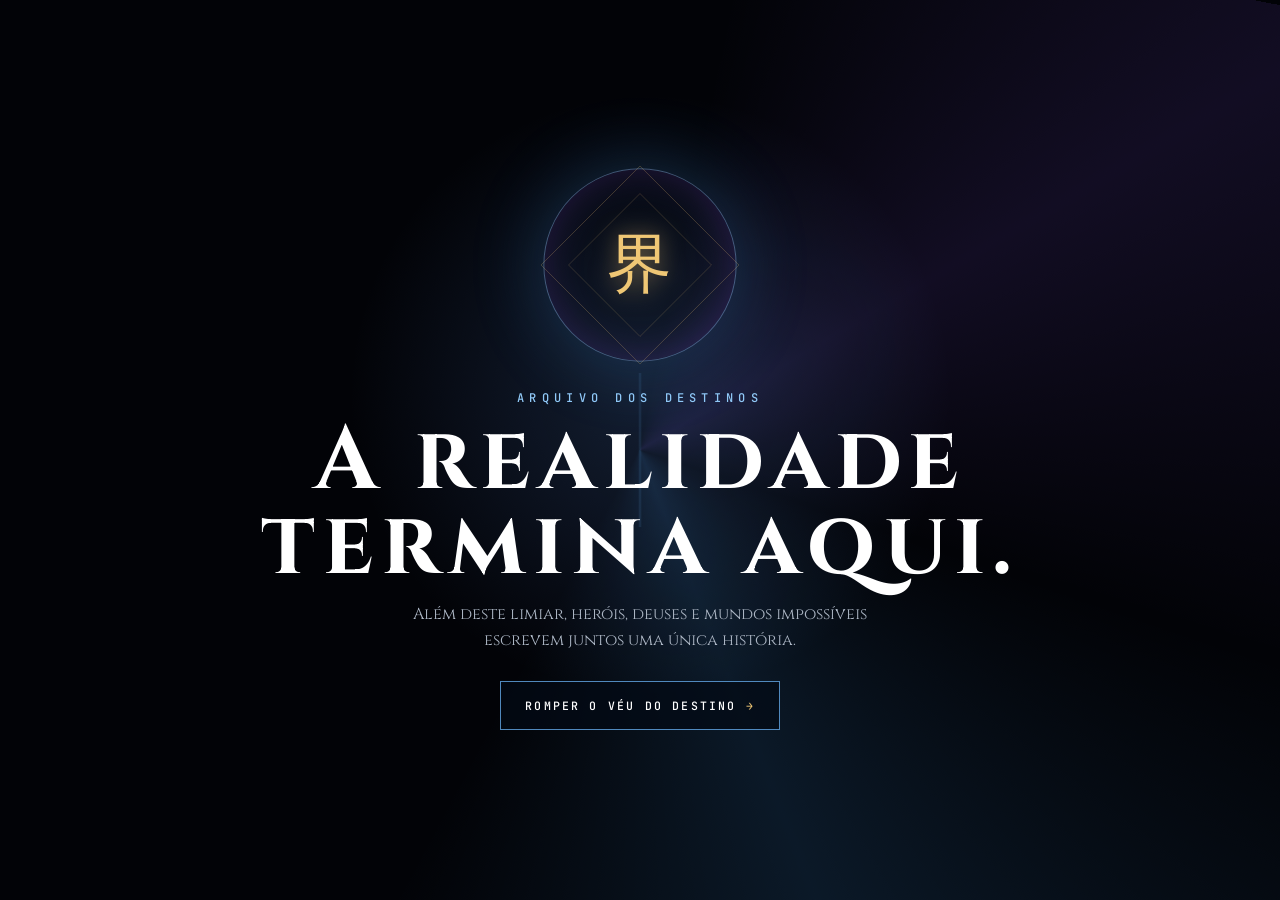
==== commit 65be6e4e: "update" ====
--- a/intro.html
+++ b/intro.html
@@ -1,43 +1 @@
-<!DOCTYPE html>
-<html lang="pt-BR">
-<head>
-<meta charset="UTF-8"><meta name="viewport" content="width=device-width,initial-scale=1,viewport-fit=cover">
-<title>Guardiões do Destino — Abertura</title>
-<meta name="description" content="Abertura cinematográfica dos Guardiões do Destino.">
-<link rel="preconnect" href="https://fonts.googleapis.com"><link rel="preconnect" href="https://fonts.gstatic.com" crossorigin><link href="https://fonts.googleapis.com/css2?family=Bebas+Neue&family=Cinzel:wght@500;600;700&family=JetBrains+Mono:wght@500&display=swap" rel="stylesheet">
-<style>
-:root{--blue:#58b8ff;--violet:#a269ff;--gold:#efc775;--ember:#ff713f;--shot-time:8s}*{box-sizing:border-box;margin:0;padding:0}html,body{width:100%;height:100%;overflow:hidden;background:#020307;color:#fff}body{font-family:Cinzel,serif}.opening{position:relative;width:100%;height:100svh;overflow:hidden;isolation:isolate;background:#020307}.opening::after{content:"";position:absolute;inset:0;z-index:50;pointer-events:none;background:radial-gradient(ellipse at center,transparent 38%,rgba(0,0,0,.34) 72%,rgba(0,0,0,.85) 100%)}
-.gate{position:absolute;inset:0;z-index:200;display:grid;place-items:center;padding:1.5rem;background:#020307;transition:opacity 1s ease,visibility 1s}.gate::before{content:"";position:absolute;inset:-12%;background:radial-gradient(circle at 50% 45%,rgba(80,126,203,.22),transparent 30%),conic-gradient(from 0deg at 50% 50%,transparent,rgba(147,93,255,.11),transparent 27%,rgba(71,171,255,.13),transparent 55%);animation:turn 22s linear infinite}.gate::after{content:"";position:absolute;inset:0;background:linear-gradient(90deg,transparent 49.85%,rgba(111,187,255,.36) 50%,transparent 50.15%);transform:scaleY(0);animation:rift 3s ease-in-out infinite}.gate.hidden{opacity:0;visibility:hidden;pointer-events:none}.gate-content{position:relative;z-index:2;text-align:center;max-width:760px}.sigil{position:relative;width:clamp(110px,17vw,190px);aspect-ratio:1;margin:0 auto 1.6rem;border:1px solid rgba(145,194,255,.42);border-radius:50%;display:grid;place-items:center;box-shadow:0 0 65px rgba(73,168,255,.18),inset 0 0 34px rgba(154,85,255,.17);animation:breathe 3s ease-in-out infinite}.sigil::before,.sigil::after{content:"";position:absolute;width:inherit;aspect-ratio:1;border:1px solid rgba(239,199,117,.3);transform:rotate(45deg) scale(.72)}.sigil::after{transform:rotate(-45deg) scale(.52)}.sigil span{font-size:clamp(2rem,5vw,4.6rem);color:var(--gold);text-shadow:0 0 22px rgba(239,199,117,.55)}.gate .overline{font:500 clamp(.55rem,1.4vw,.75rem) 'JetBrains Mono',monospace;letter-spacing:.44em;text-transform:uppercase;color:#91c9f7}.gate h1{margin:.7rem 0;font-size:clamp(2rem,7vw,5.6rem);line-height:.95;letter-spacing:.08em}.gate p{margin:0 auto 1.7rem;max-width:48ch;color:#acb6c4;font-size:clamp(.78rem,1.6vw,1rem);line-height:1.65}.begin{padding:1rem 1.5rem;border:1px solid rgba(110,186,255,.72);background:rgba(4,10,21,.72);color:#fff;font:500 clamp(.58rem,1.3vw,.72rem) 'JetBrains Mono',monospace;letter-spacing:.19em;text-transform:uppercase;cursor:pointer;transition:.3s}.begin:hover,.begin:focus-visible{transform:translateY(-3px);border-color:#fff;box-shadow:0 0 38px rgba(73,168,255,.28);outline:none}.begin::after{content:" →";color:var(--gold)}
-.topbar{position:absolute;z-index:100;top:max(1rem,env(safe-area-inset-top));left:max(1rem,env(safe-area-inset-left));right:max(1rem,env(safe-area-inset-right));display:flex;justify-content:space-between;align-items:center;pointer-events:none}.sound,.skip{pointer-events:auto;padding:.68rem .95rem;border:1px solid rgba(255,255,255,.22);background:rgba(0,0,0,.56);color:#fff;font:500 .56rem 'JetBrains Mono',monospace;letter-spacing:.13em;text-transform:uppercase;text-decoration:none;backdrop-filter:blur(8px)}.sound{cursor:pointer}.sound i{display:inline-block;width:7px;height:7px;border-radius:50%;margin-right:.55rem;background:#777}.sound.on i{background:var(--blue);box-shadow:0 0 12px var(--blue)}
-.stage{position:absolute;inset:0;opacity:0;transition:opacity .65s ease;background:#020307}.opening.started .stage{opacity:1}.shots{position:absolute;inset:0}.shot{position:absolute;inset:0;opacity:0;visibility:hidden;overflow:hidden}.shot.active{opacity:1;visibility:visible;z-index:2}.shot.leaving{opacity:0;visibility:visible;z-index:3;transition:opacity .75s ease}.shot img{position:absolute}.shot .backdrop{inset:-8%;width:116%;height:116%;object-fit:cover;object-position:var(--position,center);filter:blur(24px) brightness(.34) saturate(.72);transform:scale(1.04);transition:transform var(--shot-time) linear}.shot.active .backdrop{transform:scale(1.1)}.shot .portrait{z-index:1;inset:clamp(3.8rem,7vh,6rem) clamp(1rem,5vw,5rem);width:calc(100% - clamp(2rem,10vw,10rem));height:calc(100% - clamp(7.6rem,14vh,12rem));object-fit:contain;object-position:var(--position,center);filter:brightness(.82) saturate(.92) contrast(1.06);transform:scale(.96);transition:transform var(--shot-time) ease-out,filter 1.2s ease;filter:drop-shadow(0 12px 38px rgba(0,0,0,.72)) brightness(.82) saturate(.92)}.shot.active .portrait{transform:scale(1);filter:drop-shadow(0 12px 38px rgba(0,0,0,.72)) brightness(.96) saturate(1)}.shot::before{content:"";position:absolute;inset:0;z-index:2;background:linear-gradient(90deg,rgba(1,2,7,.82),transparent 50%),linear-gradient(0deg,rgba(1,2,7,.73),transparent 42%)}.shot.right::before{background:linear-gradient(-90deg,rgba(1,2,7,.82),transparent 50%),linear-gradient(0deg,rgba(1,2,7,.73),transparent 42%)}.shot-center{position:absolute;z-index:4;left:clamp(1rem,7vw,8rem);bottom:clamp(5rem,13vh,9rem);max-width:min(560px,82vw);animation:captionIn .8s both}.right .shot-center{left:auto;right:clamp(1rem,7vw,8rem);text-align:right}.chapter{font:500 clamp(.5rem,1.2vw,.7rem) 'JetBrains Mono',monospace;letter-spacing:.38em;text-transform:uppercase;color:var(--accent,var(--blue))}.shot h2{font-size:clamp(2.2rem,7vw,6.5rem);line-height:.91;margin:.65rem 0;text-shadow:0 5px 22px #000}.shot p{font-size:clamp(.72rem,1.5vw,1rem);color:#d0d7e0;line-height:1.55;max-width:43ch}.right p{margin-left:auto}.slash{display:block;width:min(230px,48vw);height:2px;margin-top:1rem;background:linear-gradient(90deg,var(--accent,var(--blue)),transparent);box-shadow:0 0 12px var(--accent,var(--blue))}.right .slash{margin-left:auto;transform:scaleX(-1)}
-.comic-edge{position:absolute;z-index:3;inset:0;pointer-events:none;background:linear-gradient(115deg,transparent 0 66%,rgba(255,255,255,.08) 66.2% 66.5%,transparent 66.7%)}.progress{position:absolute;z-index:105;left:0;bottom:0;width:100%;height:3px;background:rgba(255,255,255,.09)}.progress i{display:block;height:100%;width:0;background:linear-gradient(90deg,var(--violet),var(--blue),var(--gold),var(--ember));box-shadow:0 0 12px var(--blue)}.counter{position:absolute;z-index:90;right:max(1.2rem,4vw);bottom:max(4rem,8vh);font:clamp(2rem,5vw,4.8rem) 'Bebas Neue',sans-serif;color:rgba(255,255,255,.13);letter-spacing:.08em}.counter small{display:block;font:500 .52rem 'JetBrains Mono',monospace;letter-spacing:.28em;color:rgba(255,255,255,.45);text-align:right}
-.finale{position:absolute;inset:0;z-index:20;opacity:0;visibility:hidden;transition:opacity 1.2s ease;background:#020307}.finale.active{opacity:1;visibility:visible}.finale>img{position:absolute;inset:0;width:100%;height:100%;object-fit:cover;filter:brightness(.58) saturate(.9);transform:scale(1.09);transition:transform 14s ease-out}.finale.active>img{transform:scale(1)}.finale::before{content:"";position:absolute;inset:0;z-index:2;background:radial-gradient(circle at 50% 40%,transparent 0 18%,rgba(1,2,7,.62) 72%),linear-gradient(0deg,#020307 0,transparent 52%)}.final-title{position:absolute;z-index:4;inset:0;display:grid;place-content:center;text-align:center;padding:1rem;opacity:0;transform:scale(1.1);transition:1.3s .5s}.finale.active .final-title{opacity:1;transform:none}.final-title .pre{font:500 clamp(.5rem,1.2vw,.72rem) 'JetBrains Mono',monospace;letter-spacing:.42em;color:#9fd3ff;text-transform:uppercase}.final-title h1{margin:.7rem 0;font-size:clamp(2.5rem,8.5vw,8rem);line-height:.88;letter-spacing:.055em;background:linear-gradient(#fff 10%,#d6e8fb 48%,#648bb2);color:transparent;background-clip:text;-webkit-background-clip:text;filter:drop-shadow(0 0 22px rgba(81,164,239,.3))}.final-title h1 span{display:block;margin-top:1rem;font:500 clamp(.55rem,1.3vw,.9rem) 'JetBrains Mono',monospace;letter-spacing:.33em;color:var(--gold);text-transform:uppercase}.cast{display:flex;justify-content:center;gap:clamp(.25rem,1vw,.7rem);margin:1rem auto}.cast img{width:clamp(42px,6.5vw,82px);height:clamp(42px,6.5vw,82px);object-fit:cover;border-radius:50%;border:2px solid rgba(255,255,255,.72);box-shadow:0 0 20px rgba(73,168,255,.25)}.enter{justify-self:center;margin-top:.45rem;padding:.9rem 1.25rem;color:#fff;text-decoration:none;border:1px solid rgba(102,182,255,.65);background:rgba(2,7,15,.72);font:500 .61rem 'JetBrains Mono',monospace;letter-spacing:.15em;text-transform:uppercase;backdrop-filter:blur(8px)}
-@keyframes turn{to{transform:rotate(360deg)}}@keyframes rift{0%,100%{transform:scaleY(0);opacity:0}50%{transform:scaleY(.42);opacity:1}}@keyframes breathe{50%{transform:scale(1.05);box-shadow:0 0 90px rgba(73,168,255,.3),inset 0 0 45px rgba(154,85,255,.23)}}@keyframes captionIn{from{opacity:0;transform:translateY(24px)}to{opacity:1;transform:none}}
-@media(max-width:700px){.shot::before,.shot.right::before{background:linear-gradient(0deg,rgba(1,2,7,.9),transparent 68%)}.shot .portrait{inset:3.7rem .6rem 8.6rem;width:calc(100% - 1.2rem);height:calc(100% - 12.3rem);object-position:var(--mobile-position,var(--position,center))}.shot-center,.right .shot-center{left:1.1rem;right:1.1rem;bottom:clamp(4.6rem,8vh,5.6rem);text-align:left;max-width:none}.right p{margin-left:0}.right .slash{margin-left:0;transform:none}.shot h2{font-size:clamp(2.15rem,13vw,4.4rem)}.shot p{max-width:31ch}.counter{bottom:3.7rem}.cast img{width:42px;height:42px}.final-title h1{font-size:clamp(2.25rem,13vw,4.8rem)}.final-title h1 span{letter-spacing:.16em}.gate h1{font-size:clamp(2.25rem,12vw,4rem)}}@media(max-width:430px){.sound span{display:none}.sound{width:42px}.skip{font-size:.49rem}.shot p{font-size:.7rem}.cast{gap:.18rem}.cast img{width:36px;height:36px}.final-title .pre{letter-spacing:.22em}.enter{font-size:.54rem}}@media(prefers-reduced-motion:reduce){*,*::before,*::after{animation:none!important;transition:none!important}.shot img,.finale>img{transform:none!important}}
-</style></head>
-<body><main class="opening" id="opening">
-<section class="gate" id="gate" aria-label="Portal de entrada"><div class="gate-content"><div class="sigil" aria-hidden="true"><span>界</span></div><span class="overline">Arquivo dos Destinos</span><h1>A realidade termina aqui.</h1><p>Além deste limiar, heróis, deuses e mundos impossíveis escrevem juntos uma única história.</p><button class="begin" id="begin" type="button">Romper o Véu do Destino</button></div></section>
-<audio id="theme" preload="metadata"><source src="music/themeinicial.mp3" type="audio/mpeg"></audio><div class="topbar"><button class="sound" id="sound" type="button" aria-label="Pausar abertura"><i></i><span>Pausar</span></button><a class="skip destination" href="index.html">Pular abertura →</a></div>
-<section class="stage" aria-live="polite"><div class="shots" id="shots"></div><div class="comic-edge" aria-hidden="true"></div><span class="counter" id="counter">01<small>ARQUIVO</small></span></section>
-<section class="finale" id="finale"><img src="img-intro/panteao-dos-destinos.png" alt="Todos os heróis reunidos"><div class="final-title"><span class="pre">Quando todas as realidades convergem</span><h1>Guardiões do Destino<span>Heróis · Deuses · Realidades</span></h1><div class="cast"><img src="img-connor/connor.png" alt="Jack Connor"><img src="img-connor/feiticeiro-supremo.png" alt="Dr. Connor"><img src="img-noada/noada.png" alt="Noada"><img src="img-noada/eira-arqueira.png" alt="Eira"><img src="img-alucard/kurosaki-alucard.png" alt="Alucard"><img src="img-nero/nero-hinara-guardioes.png" alt="Nero e Hinara"><img src="img-knull/knullsay.png" alt="Knull e Nimsay"></div><a class="enter destination" href="index.html">Entrar no Arquivo →</a></div></section><div class="progress" aria-hidden="true"><i id="bar"></i></div>
-</main><script>
-const cast=[
-{image:'img-connor/connor-supremo.png',chapter:'O primeiro chamado',name:'Jack Connor',line:'Todo destino começa com alguém disposto a atravessar o impossível.',accent:'#69c6ff',position:'center 20%'},
-{image:'img-connor/feiticeiro-supremo.png',chapter:'Mago Supremo',name:'Dr. Connor',line:'Guardião das artes místicas e das fronteiras entre realidades.',accent:'#7ea8ff',side:'right',position:'center 22%'},
-{image:'img-noada/noada.png',chapter:'O senhor dos elementos',name:'Noada',line:'A natureza não o obedece. Ela o reconhece.',accent:'#62e2ae',position:'center 20%'},
-{image:'img-noada/eira-arqueira.png',chapter:'A luz que permaneceu',name:'Eira Elenwë',line:'Ao lado de Noada, sua força também encontrou um lar.',accent:'#d7f2d8',side:'right',position:'center center'},
-{image:'img-noada/noada-e-eira-montanhas.png',chapter:'Dois caminhos',name:'Noada & Eira',line:'Vínculos capazes de sobreviver até ao fim de um mundo.',accent:'#8ce5bb',position:'center center'},
-{image:'img-alucard/kurosaki-alucard.png',chapter:'Entre sombras',name:'Kurosaki Alucard',line:'O paranormal observa. Ele nunca desvia o olhar.',accent:'#d093ff',side:'right',position:'center 18%'},
-{image:'img-nero/nero-shinkungan-final.png',chapter:'O olho além dos mundos',name:'Nero',line:'O Shinkungan desperta somente em seus olhos — o ápice de todos os dōjutsus.',accent:'#ff6a46',position:'center 17%'},
-{image:'img-nero/hinara-shikungan-final.png',chapter:'A evolução do Tenseigan',name:'Hinara',line:'O Shikungan floresce em seus olhos e completa o equilíbrio.',accent:'#7edaff',side:'right',position:'center 17%'},
-{image:'img-nero/nero-hinara-guardioes.png',chapter:'Um destino compartilhado',name:'Nero & Hinara',line:'Duas linhagens. Dois olhos supremos. Uma promessa.',accent:'#b48cff',position:'center center'},
-{image:'img-knull/yurinull.png',chapter:'O deus dos elementos',name:'Knull',line:'Antes chamado Yuri, agora uma força que impõe silêncio aos mundos.',accent:'#ff774a',position:'center 25%'},
-{image:'img-knull/nimsay-humana-armadura.png',chapter:'Rainha e guerreira',name:'Nimsay',line:'Poder arcano, presença soberana e humanidade inabalável.',accent:'#9a71ff',side:'right',position:'center center'},
-{image:'img-knull/knullsay.png',chapter:'Fogo, água e eternidade',name:'Knull & Nimsay',line:'Armaduras forjadas lado a lado. Nenhuma realidade os separa.',accent:'#65bfff',position:'center 35%',mobile:'center 28%'}];
-const opening=document.querySelector('#opening'),gate=document.querySelector('#gate'),begin=document.querySelector('#begin'),theme=document.querySelector('#theme'),sound=document.querySelector('#sound'),shots=document.querySelector('#shots'),counter=document.querySelector('#counter'),bar=document.querySelector('#bar'),finale=document.querySelector('#finale');let active=-1,raf=0,started=false;
-shots.innerHTML=cast.map((c,i)=>`<article class="shot ${c.side==='right'?'right':''}" style="--accent:${c.accent};--position:${c.position};--mobile-position:${c.mobile||c.position}"><img class="backdrop" src="${c.image}" alt="" aria-hidden="true"><img class="portrait" src="${c.image}" alt="${c.name}" loading="${i<2?'eager':'lazy'}"><div class="shot-center"><span class="chapter">${c.chapter}</span><h2>${c.name}</h2><p>${c.line}</p><i class="slash"></i></div></article>`).join('');const shotEls=[...document.querySelectorAll('.shot')];theme.volume=.72;
-function selectShot(index){if(index===active)return;if(active>=0){const old=shotEls[active];old.classList.remove('active');old.classList.add('leaving');setTimeout(()=>old.classList.remove('leaving'),800)}active=index;if(active>=0&&shotEls[active]){shotEls[active].classList.add('active');counter.firstChild.nodeValue=String(active+1).padStart(2,'0')}}
-function timeline(){if(!started)return;const duration=Number.isFinite(theme.duration)&&theme.duration>1?theme.duration:120,p=Math.min(theme.currentTime/duration,1),finaleAt=.84;bar.style.width=`${p*100}%`;if(p>=finaleAt)finale.classList.add('active');else{finale.classList.remove('active');selectShot(Math.min(cast.length-1,Math.floor((p/finaleAt)*cast.length)))}if(!theme.paused)raf=requestAnimationFrame(timeline)}
-async function start(){started=true;gate.classList.add('hidden');opening.classList.add('started');selectShot(0);try{await theme.play();sound.classList.add('on');sound.querySelector('span').textContent='Pausar'}catch{sound.querySelector('span').textContent='Sem áudio'}cancelAnimationFrame(raf);timeline()}
-begin.addEventListener('click',start);sound.addEventListener('click',()=>{if(!started){start();return}if(theme.paused){theme.play();sound.classList.add('on');sound.querySelector('span').textContent='Pausar';timeline()}else{theme.pause();sound.classList.remove('on');sound.querySelector('span').textContent='Continuar';cancelAnimationFrame(raf)}});theme.addEventListener('ended',()=>{finale.classList.add('active');bar.style.width='100%';sound.classList.remove('on')});document.querySelectorAll('.destination').forEach(link=>link.addEventListener('click',()=>{sessionStorage.setItem('arquivoIntroVista','1');theme.pause()}));
-</script></body></html>
+<!doctype html><html lang="pt-BR"><head><meta charset="utf-8"><meta name="viewport" content="width=device-width,initial-scale=1"><title>Guardiões do Destino</title><meta http-equiv="refresh" content="0;url=index.html"></head><body><p><a href="index.html">Entrar em Guardiões do Destino</a></p></body></html>
